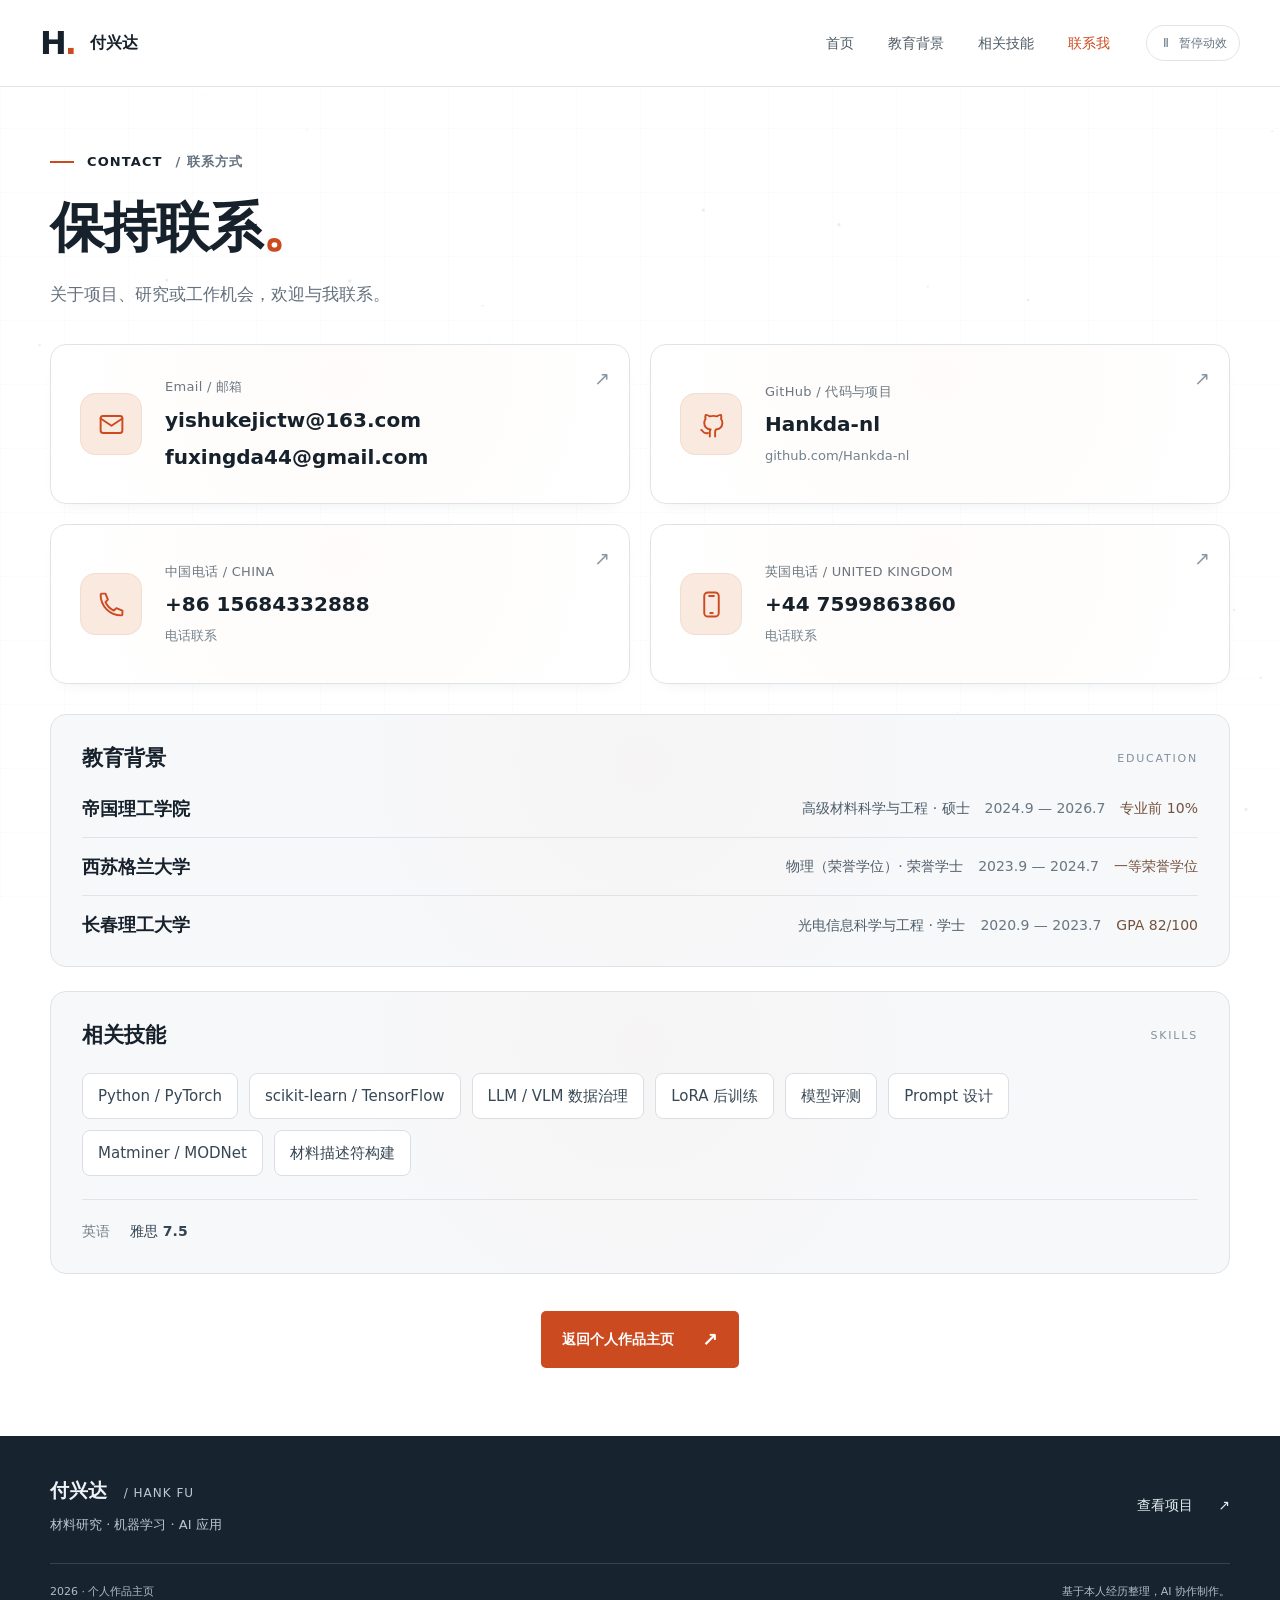
==== contact.html @ 26376de7 "Publish personal portfolio with project animations and personal photographs" ====
<!doctype html>
<html lang="zh-CN">
<head>
  <meta charset="utf-8">
  <meta name="viewport" content="width=device-width, initial-scale=1">
  <meta name="description" content="付兴达的联系方式、教育背景与相关技能。">
  <meta name="theme-color" content="#f5f6f8">
  <meta property="og:title" content="保持联系｜付兴达">
  <meta property="og:description" content="联系方式、教育背景与相关技能。">
  <title>保持联系｜付兴达</title>
  <link rel="icon" href="favicon.svg" type="image/svg+xml">
  <link rel="stylesheet" href="styles.css">
  <link rel="stylesheet" href="technology.css">
  <script src="contact.js" defer></script>
  <script src="effects.js" defer></script>
</head>
<body class="contact-page">
  <canvas class="ambient-scene" id="ambient-scene" aria-hidden="true"></canvas>
  <a class="skip-link" href="#main">跳至主要内容</a>
  <header class="site-header"><div class="nav-wrap">
    <a class="wordmark" href="index.html" aria-label="付兴达，返回首页">H<span class="wordmark-dot">.</span><span class="wordmark-name">付兴达</span></a>
    <nav aria-label="主导航"><a href="index.html">首页</a><a href="#education">教育<span class="nav-extra">背景</span></a><a href="#skills">相关技能</a><a href="#contact" aria-current="page">联系我</a></nav>
    <button class="motion-toggle" id="motion-toggle" type="button" aria-pressed="false"><span class="motion-icon" aria-hidden="true">Ⅱ</span><span class="motion-label">暂停动效</span></button>
  </div></header>
  <div class="reading-progress" aria-hidden="true"><span id="reading-progress"></span></div>
  <main class="shell contact-main" id="main">
    <section id="contact" aria-labelledby="contact-title">
      <div class="contact-heading"><p class="eyebrow"><span class="short-line"></span> CONTACT <span class="muted">/ 联系方式</span></p><h1 id="contact-title">保持联系<span>。</span></h1><p>关于项目、研究或工作机会，欢迎与我联系。</p></div>
      <div class="contact-grid">
        <article class="contact-card"><div class="contact-icon" aria-hidden="true"><svg viewBox="0 0 24 24" fill="none" stroke="currentColor" stroke-width="1.6" stroke-linecap="round" stroke-linejoin="round"><rect x="3" y="5" width="18" height="14" rx="2"/><path d="m3 7 9 6 9-6"/></svg></div><div class="contact-card-copy"><span class="contact-kind">Email / 邮箱</span><a href="mailto:yishukejictw@163.com">yishukejictw@163.com</a><a href="mailto:fuxingda44@gmail.com">fuxingda44@gmail.com</a></div><span class="contact-corner" aria-hidden="true">↗</span></article>
        <a class="contact-card contact-card-link" href="https://github.com/Hankda-nl" target="_blank" rel="noopener noreferrer" aria-label="在新标签页打开 Hankda-nl 的 GitHub"><div class="contact-icon github-icon" aria-hidden="true"><svg viewBox="0 0 24 24" fill="none" stroke="currentColor" stroke-width="1.6" stroke-linecap="round" stroke-linejoin="round"><path d="M9 19c-4 1.2-4-2-5.5-2.5M15 22v-3.8c0-1 .3-1.7.7-2.1 2.5-.3 5.3-1.2 5.3-5.6 0-1.3-.4-2.3-1.1-3.2.1-.4.5-1.6-.1-3.2 0 0-1-.3-3.3 1.2a11.3 11.3 0 0 0-6 0C8.2 3.8 7.2 4.1 7.2 4.1c-.6 1.6-.2 2.8-.1 3.2A4.7 4.7 0 0 0 6 10.5c0 4.4 2.8 5.3 5.3 5.6-.3.3-.7.9-.7 1.8V22"/></svg></div><div class="contact-card-copy"><span class="contact-kind">GitHub / 代码与项目</span><strong>Hankda-nl</strong><span class="contact-secondary">github.com/Hankda-nl</span></div><span class="contact-corner" aria-hidden="true">↗</span></a>
        <a class="contact-card contact-card-link" href="tel:+8615684332888" aria-label="拨打中国电话 +86 15684332888"><div class="contact-icon" aria-hidden="true"><svg viewBox="0 0 24 24" fill="none" stroke="currentColor" stroke-width="1.6" stroke-linecap="round" stroke-linejoin="round"><path d="M7 3H4a1 1 0 0 0-1 1c0 9.4 7.6 17 17 17a1 1 0 0 0 1-1v-3l-5-2-2 2a14 14 0 0 1-7-7l2-2-2-5Z"/></svg></div><div class="contact-card-copy"><span class="contact-kind">中国电话 / CHINA</span><strong>+86 15684332888</strong><span class="contact-secondary">电话联系</span></div><span class="contact-corner" aria-hidden="true">↗</span></a>
        <a class="contact-card contact-card-link" href="tel:+447599863860" aria-label="拨打英国电话 +44 7599863860"><div class="contact-icon" aria-hidden="true"><svg viewBox="0 0 24 24" fill="none" stroke="currentColor" stroke-width="1.6" stroke-linecap="round" stroke-linejoin="round"><rect x="6" y="2" width="12" height="20" rx="3"/><path d="M10 5h4M11 19h2"/></svg></div><div class="contact-card-copy"><span class="contact-kind">英国电话 / UNITED KINGDOM</span><strong>+44 7599863860</strong><span class="contact-secondary">电话联系</span></div><span class="contact-corner" aria-hidden="true">↗</span></a>
      </div>
    </section>
    <section class="profile-panel" id="education" aria-labelledby="education-title"><div class="profile-panel-heading"><h2 id="education-title">教育背景</h2><span>EDUCATION</span></div><div class="education-rows">
      <article><h3>帝国理工学院</h3><div><p>高级材料科学与工程 · 硕士</p><span>2024.9 — 2026.7</span><span>专业前 10%</span></div></article>
      <article><h3>西苏格兰大学</h3><div><p>物理（荣誉学位）· 荣誉学士</p><span>2023.9 — 2024.7</span><span>一等荣誉学位</span></div></article>
      <article><h3>长春理工大学</h3><div><p>光电信息科学与工程 · 学士</p><span>2020.9 — 2023.7</span><span>GPA 82/100</span></div></article>
    </div></section>
    <section class="profile-panel skills-panel" id="skills" aria-labelledby="skills-title"><div class="profile-panel-heading"><h2 id="skills-title">相关技能</h2><span>SKILLS</span></div><div class="profile-skill-tags"><span>Python / PyTorch</span><span>scikit-learn / TensorFlow</span><span>LLM / VLM 数据治理</span><span>LoRA 后训练</span><span>模型评测</span><span>Prompt 设计</span><span>Matminer / MODNet</span><span>材料描述符构建</span></div><div class="language-line"><span>英语</span><strong>雅思 7.5</strong></div></section>
    <div class="contact-back"><a class="button button-primary" href="index.html">返回个人作品主页 <span aria-hidden="true">↗</span></a></div>
  </main>
  <footer class="site-footer"><div class="shell footer-inner"><div><strong>付兴达 <span>/ HANK FU</span></strong><p>材料研究 · 机器学习 · AI 应用</p></div><a href="index.html">查看项目 <span aria-hidden="true">↗</span></a></div><div class="shell footer-bottom"><span>2026 · 个人作品主页</span><span>基于本人经历整理，AI 协作制作。</span></div></footer>
</body>
</html>
---- styles.css ----
@charset "UTF-8";
:root{color-scheme:light;--ink:#16212b;--muted:#64717e;--orange:#cc4a20;--orange-dark:#ad3914;--border:#dfe3e7;--light:#f5f6f8;--white:#fff;--font:Inter,"Noto Sans SC","PingFang SC","Microsoft YaHei",system-ui,sans-serif}
*{box-sizing:border-box}html{scroll-behavior:smooth;scroll-padding-top:100px}body{margin:0;background:#fff;color:var(--ink);font-family:var(--font);font-size:16px;line-height:1.75;-webkit-font-smoothing:antialiased}button,a{-webkit-tap-highlight-color:transparent}button{font:inherit}a{color:inherit;text-decoration:none}button{cursor:pointer}button:focus-visible,a:focus-visible,summary:focus-visible{outline:3px solid #df6236;outline-offset:5px}::selection{background:#ffdac9;color:#16212b}h1,h2,h3,h4,p{margin:0}h1,h2,h3,h4{line-height:1.4}button[hidden],[hidden]{display:none!important}.shell{width:min(1180px,calc(100% - 80px));margin-inline:auto}.muted{color:var(--muted)}.skip-link{position:fixed;left:20px;top:-100px;background:#fff;padding:12px;z-index:20}.skip-link:focus{top:20px}.site-header{position:sticky;top:0;z-index:10;background:rgba(255,255,255,.96);border-bottom:1px solid var(--border);backdrop-filter:blur(16px)}.nav-wrap{width:min(1320px,calc(100% - 80px));margin:auto;min-height:86px;display:flex;align-items:center;gap:36px}.wordmark{display:flex;align-items:center;font-size:32px;font-weight:850;letter-spacing:-2px;line-height:1}.wordmark-dot{color:var(--orange)}.wordmark-name{font-size:16px;letter-spacing:0;margin-left:15px;font-weight:650}.site-header nav{display:flex;gap:34px;margin-left:auto}.site-header nav a{font-size:14px;font-weight:550;color:#4e5b66;position:relative}.site-header nav a:hover{color:var(--orange)}.nav-note{font-size:12px;letter-spacing:1px;border-left:1px solid var(--border);padding-left:26px;line-height:1.7}.nav-note span{color:#76808a}.hero{display:grid;grid-template-columns:1.38fr 1fr;gap:64px;align-items:center;padding-block:88px 92px}.eyebrow{display:flex;align-items:center;gap:13px;font-size:13px;font-weight:650;letter-spacing:1.1px}.short-line{height:2px;width:24px;background:var(--orange)}.hero h1{font-size:clamp(42px,4.25vw,62px);font-weight:750;line-height:1.35;letter-spacing:-1.8px;margin-top:27px}.hero h1>span{color:var(--orange)}.hero-intro{font-size:16px;line-height:1.95;color:#5b6874;margin-top:24px}.hero-actions{display:flex;align-items:center;gap:15px;margin-top:32px}.button{display:inline-flex;align-items:center;justify-content:center;gap:28px;padding:12px 21px;font-size:14px;font-weight:600;border-radius:5px;min-height:49px;transition:background .18s,transform .18s}.button-primary{background:var(--orange);color:#fff}.button-primary:hover{background:var(--orange-dark);transform:translateY(-2px)}.button-plain{color:#344453}.button-plain:hover{background:var(--light)}.button span{font-size:19px}.education-line{margin-top:39px;display:flex;flex-wrap:wrap;font-size:12px;color:var(--muted);gap:6px 12px}.education-line span+span{border-left:1px solid #cdd2d8;padding-left:12px}.hero-window{background:#182530;color:#fff;border-radius:9px;box-shadow:0 26px 54px -26px #36445155;transform:rotate(1.4deg);overflow:hidden}.window-top{display:flex;justify-content:space-between;gap:10px;padding:18px 26px;border-bottom:1px solid #35414c;font-size:11px;letter-spacing:1.5px;color:#c0c8d0}.window-index{color:#fba785}.window-body{padding:29px 30px 22px}.window-label{font-size:12px;color:#c4ced7}.window-body h2{font-size:34px;line-height:1.45;margin-top:13px;letter-spacing:1px;font-weight:650}.window-body h2 em{font-style:normal;color:#ffa782}.mini-message{font-size:14px;line-height:1.8;background:#253540;border:1px solid #3b4a56;border-radius:5px;margin-top:24px;padding:14px 15px;color:#f0f2f5}.mini-process{display:flex;align-items:center;gap:14px;color:#c6d0d9;font-size:12px;margin:18px 4px}.process-line{height:1px;background:#4b5b67;flex:1}.mini-result{display:grid;grid-template-columns:1fr 1.3fr;background:#eef2f5;color:#172630;border-radius:4px;padding:14px 18px;gap:18px}.mini-result div{display:flex;flex-direction:column;gap:4px}.mini-result div+div{border-left:1px solid #c9d1d8;padding-left:20px}.mini-result span{font-size:11px;color:#65727b}.mini-result strong{font-size:20px;font-weight:650}.window-footnote{margin-top:15px;color:#b3bec8;font-size:11px}.discipline-strip{background:var(--light);border-block:1px solid #e5e8ec}.strip-inner{display:flex;align-items:center;justify-content:space-between;padding-block:21px;color:#63707c;font-size:14px;letter-spacing:1.5px}.strip-inner i{font-style:normal;color:#b9c1c8}.section{padding-block:84px}.section-heading{display:flex;justify-content:space-between;align-items:flex-end;gap:24px;margin-bottom:36px}.section-heading h2{font-size:30px;letter-spacing:-.5px;font-weight:700;margin-top:14px}.section-note{font-size:13px;color:var(--muted);padding-bottom:3px;white-space:nowrap}.case-layout{display:grid;grid-template-columns:1fr 1.24fr;gap:75px}.pill{display:inline-flex;background:#f2f3f5;color:#53616d;border:1px solid #e7e9ec;padding:4px 10px;font-size:12px;border-radius:4px}.case-summary h3{font-size:27px;margin:18px 0 15px}.case-summary p{color:#586774;margin-bottom:17px}.text-link{display:inline-flex;gap:24px;color:var(--orange);font-size:14px;font-weight:600;margin-top:9px}.text-link:hover{text-decoration:underline}.contribution-list article{display:flex;gap:24px;padding:0 0 23px;margin-bottom:24px;border-bottom:1px solid var(--border)}.contribution-list article:last-child{margin-bottom:0;padding-bottom:0;border:0}.step-number{font-size:13px;font-weight:650;color:var(--orange);padding-top:4px}.contribution-list h4{font-size:18px;font-weight:650;margin-bottom:7px}.contribution-list p{font-size:15px;color:#63717d;line-height:1.8}.small-label{display:block;font-size:12px;color:#77838d;margin-top:9px}.project-detail{margin-top:35px;border:1px solid var(--border);border-radius:5px}.project-detail summary{cursor:pointer;padding:18px 22px;display:flex;align-items:center;justify-content:space-between;font-size:14px;list-style:none;font-weight:550}.project-detail summary::-webkit-details-marker{display:none}.detail-symbol{font-size:23px;line-height:1;color:#7e8994}.project-detail[open] .detail-symbol{transform:rotate(45deg)}.detail-content{padding:0 22px 21px;display:grid;grid-template-columns:1fr 1fr;gap:30px}.detail-content p{font-size:14px;color:var(--muted)}.demo-section{background:#f3f5f7;padding-block:80px;border-block:1px solid #e4e8eb}.demo-section .section-heading{margin-bottom:14px}.demo-badge{font-size:12px;color:var(--orange);background:#fff1e9;padding:5px 12px;border:1px solid #f1d6c8;border-radius:4px;white-space:nowrap}.section-intro{font-size:15px;color:var(--muted)}.scenario-switch{display:flex;flex-wrap:wrap;gap:9px;margin:27px 0 19px}.scenario-button{border:1px solid #d7dde3;background:#fff;color:#53606d;padding:10px 19px;border-radius:5px;font-size:14px;min-height:46px;display:flex;gap:13px;align-items:center;font-weight:550;transition:background .15s,color .15s}.scenario-button>span{font-size:12px;opacity:.65}.scenario-button.active{background:#1c2b38;border-color:#1c2b38;color:#fff}.scenario-button:hover:not(.active){border-color:#8796a2}.demo-workspace{display:grid;grid-template-columns:1fr 1fr;min-height:395px;border:1px solid #d8dfe5;border-radius:7px;background:#fff;overflow:hidden;box-shadow:0 10px 24px -18px #40526644}.input-panel,.output-panel{padding:26px 28px}.input-panel{border-right:1px solid var(--border);display:flex;flex-direction:column}.panel-heading{display:flex;justify-content:space-between;align-items:center;gap:15px;font-size:14px;font-weight:650;margin-bottom:23px}.panel-meta{font-size:11px;color:#77848e;letter-spacing:1.5px;font-weight:450}.source-message{background:#f4f6f8;border:1px solid #e7ebef;padding:22px;border-radius:5px;font-size:17px;line-height:2.2;overflow-wrap:anywhere;min-height:126px}.source-message mark{background:transparent;color:inherit;padding:3px 1px;border-radius:3px;transition:background .18s,color .18s}.source-message mark.highlighted{background:#ffd7c1;color:#81340e;box-shadow:0 0 0 1px #f2b795}.scenario-insight{display:flex;gap:11px;margin-top:22px;align-items:flex-start}.insight-marker{border:1px solid #8c99a4;border-radius:50%;width:17px;height:17px;min-width:17px;line-height:16px;text-align:center;font-size:11px;color:#6d7c87;margin-top:4px}.scenario-insight p{font-size:14px;line-height:1.8;color:#63717d}.source-legend{display:flex;align-items:center;gap:8px;font-size:12px;color:#71808b;margin-top:auto;padding-top:22px}.source-legend span{width:11px;height:11px;background:#ffd7c1;border:1px solid #f2b795;border-radius:2px}.output-status{background:#edf2ef;color:#436651;padding:3px 8px;border-radius:3px;font-size:12px;font-weight:500}.output-status.warning{background:#fff0e1;color:#8d5419}.field-results{display:flex;flex-direction:column;gap:5px}.field-row{display:flex;align-items:center;text-align:left;gap:14px;padding:12px 13px;border:1px solid transparent;border-radius:4px;background:#fff;min-height:52px;color:#253542;width:100%}.field-row:hover{background:#f6f7f9}.field-row.selected{background:#fff6f0;border-color:#edc5ac}.field-name{font-size:14px;color:#6a7884;min-width:73px}.field-value{font-size:15px;font-weight:600;margin-left:auto;text-align:right;overflow-wrap:anywhere}.field-row.missing .field-value{color:#a25220;font-weight:550;font-size:14px}.field-explanation{font-size:12px;line-height:1.9;color:#6a7885;border-top:1px solid #e2e7eb;margin-top:17px;padding-top:13px;min-height:62px}.instruction-switch{display:flex;gap:8px;margin:-8px 0 15px}.instruction-switch button{font-size:12px;border:1px solid #dce2e6;padding:4px 11px;background:#fff;border-radius:3px;color:#54636e;min-height:32px}.instruction-switch button[aria-pressed=true]{background:#eaf0f5;border-color:#a9bdce;color:#263e50}.demo-disclosure{font-size:12px;color:#71808c;margin-top:17px}.research-grid{display:grid;grid-template-columns:1fr 1fr;gap:26px}.research-card{border:1px solid var(--border);border-radius:6px;padding:31px 30px 25px}.research-card-top{display:flex;justify-content:space-between;align-items:center}.research-code{color:#83909b;font-size:11px;letter-spacing:1px}.research-card h3{font-size:23px;margin-top:22px}.research-lead{color:#647380;font-size:15px;margin-top:9px}.research-card dl{margin:25px 0}.research-card dl>div{display:grid;grid-template-columns:76px 1fr;gap:17px;margin-bottom:19px}.research-card dt{font-size:13px;color:#384956;font-weight:600;padding-top:2px}.research-card dd{font-size:14px;line-height:1.85;color:#657480;margin:0}.tag-row{display:flex;gap:10px;flex-wrap:wrap;border-top:1px solid #e3e7eb;padding-top:19px}.tag-row span{font-size:12px;color:#536677;background:#f2f5f8;padding:3px 8px;border-radius:3px}.approach-section{border-top:1px solid var(--border);padding-block:65px 85px;display:grid;grid-template-columns:1fr 1fr;gap:80px}.approach-title h2{font-size:34px;line-height:1.55;margin-top:16px}.approach-title p:last-child{color:#677683;font-size:15px;margin-top:17px}.approach-steps{padding-top:15px}.approach-steps article{display:flex;gap:25px;padding-bottom:22px;margin-bottom:22px;border-bottom:1px solid var(--border)}.approach-steps article:last-child{border:0;margin-bottom:0}.approach-steps article>span{font-size:12px;color:var(--orange);padding-top:5px}.approach-steps h3{font-size:17px;margin-bottom:7px}.approach-steps p{font-size:14px;color:#647380}.site-footer{background:#17242f;color:#f0f3f6;padding:38px 0 20px}.footer-inner{display:flex;justify-content:space-between;align-items:center;padding-bottom:26px}.footer-inner strong{font-size:19px}.footer-inner strong span{font-size:12px;color:#bec9d2;font-weight:400;margin-left:10px;letter-spacing:1px}.footer-inner p{font-size:13px;color:#bac6cf;margin-top:7px}.footer-inner a{font-size:14px;color:#e5ecf2;display:flex;gap:25px}.footer-inner a:hover{color:#ffad89}.footer-bottom{border-top:1px solid #364450;padding-top:18px;display:flex;justify-content:space-between;gap:12px;font-size:11px;color:#afbdc8}
@media(min-width:1500px){.hero{padding-block:105px}.hero-window{max-width:460px}.hero h1{font-size:62px}}
@media(max-width:1050px){.shell{width:calc(100% - 56px)}.nav-wrap{width:calc(100% - 56px)}.nav-note{display:none}.hero{gap:32px;padding-block:65px}.hero h1{font-size:43px}.hero-intro{font-size:15px}.desktop-break{display:none}.window-body{padding:25px}.window-body h2{font-size:29px}.case-layout{gap:40px}.section-heading{align-items:flex-start;flex-direction:column;gap:12px}.section-heading h2{font-size:28px}.research-card{padding:26px 22px}.input-panel,.output-panel{padding:23px}.approach-section{gap:45px}.education-line{line-height:1.7}}
@media(max-width:700px){html{scroll-padding-top:88px}.shell,.nav-wrap{width:calc(100% - 36px)}.nav-wrap{min-height:72px;gap:14px}.wordmark{font-size:29px}.wordmark-name{font-size:14px;margin-left:8px}.site-header nav{gap:15px}.site-header nav a{font-size:12px}.hero{grid-template-columns:1fr;gap:34px;padding-block:47px 42px}.hero h1{font-size:43px;line-height:1.4;letter-spacing:-1px;margin-top:21px}.hero-intro{font-size:16px;line-height:1.85;margin-top:18px}.eyebrow{font-size:12px;gap:10px}.hero-actions{gap:3px;margin-top:25px}.button{font-size:14px;padding:11px 17px;gap:17px}.education-line{margin-top:26px;font-size:12px;gap:6px 10px}.education-line span+span{padding-left:10px}.hero-window{transform:none}.window-body{padding:23px 24px 19px}.window-body h2{font-size:28px;line-height:1.5;margin-top:10px}.window-body h2 br{display:none}.window-body h2 br:after{content:" "}.window-label{font-size:12px}.mini-message{margin-top:19px}.window-top{padding:14px 23px}.mini-result strong{font-size:19px}.strip-inner{font-size:12px;letter-spacing:0;padding-block:18px}.section{padding-block:53px}.section-heading{margin-bottom:26px}.section-heading h2{font-size:26px;line-height:1.5;margin-top:11px}.section-note{white-space:normal;font-size:12px}.case-layout{grid-template-columns:1fr;gap:31px}.case-summary h3{font-size:25px}.case-summary p{font-size:16px}.contribution-list article{gap:18px}.contribution-list p{font-size:15px}.project-detail{margin-top:29px}.project-detail summary{padding:16px;gap:20px;font-size:14px}.detail-content{grid-template-columns:1fr;gap:13px;padding:0 16px 18px}.demo-section{padding-block:51px}.demo-section .section-heading{gap:15px}.section-intro{font-size:15px}.scenario-switch{gap:7px;margin-top:22px}.scenario-button{flex:1;padding:10px 6px;font-size:13px;gap:6px;justify-content:center}.scenario-button>span{display:none}.demo-workspace{grid-template-columns:1fr}.input-panel{border-right:0;border-bottom:1px solid var(--border)}.input-panel,.output-panel{padding:21px 19px}.panel-heading{margin-bottom:17px}.source-message{font-size:17px;padding:18px;min-height:110px}.scenario-insight{margin-top:17px}.source-legend{padding-top:18px}.field-name{min-width:64px}.field-row{padding:11px 10px}.field-explanation{min-height:0}.demo-disclosure{font-size:12px;line-height:1.9}.research-grid{grid-template-columns:1fr;gap:19px}.research-card{padding:25px 21px}.research-card h3{font-size:23px}.research-card dd{font-size:15px}.research-card dl>div{grid-template-columns:66px 1fr;gap:12px}.research-card dt{font-size:13px}.approach-section{grid-template-columns:1fr;gap:24px;padding-block:44px 50px}.approach-title h2{font-size:29px}.approach-title h2 br{display:none}.approach-title p:last-child br{display:none}.approach-steps{padding-top:4px}.footer-inner{align-items:flex-start;gap:20px}.footer-inner strong{font-size:18px}.footer-inner strong span{display:block;margin:5px 0 0}.footer-inner a{font-size:13px;gap:10px;white-space:nowrap}.footer-inner p{font-size:12px}.footer-bottom{flex-direction:column;gap:4px}.site-footer{padding-top:28px}}
@media(max-width:370px){.hero h1{font-size:37px}.site-header nav{gap:10px}.wordmark-name{display:none}.scenario-button{font-size:12px}.button{padding-inline:13px;gap:12px}.strip-inner{font-size:11px}.window-body h2{font-size:25px}}
@media(prefers-reduced-motion:reduce){html{scroll-behavior:auto}*,*:before,*:after{transition:none!important;animation:none!important}.button-primary:hover{transform:none}}
@media print{.site-header,.hero-window,.hero-actions,.demo-section,.project-detail,.footer-inner>a{display:none}.shell{width:100%}.hero,.case-layout,.approach-section{display:block;padding:20px 0}.hero h1{font-size:32px}.section{padding:25px 0}.research-card{break-inside:avoid}.section-heading h2{font-size:23px}.contribution-list{margin-top:20px}.site-footer{background:white;color:#17242f}.site-footer *{color:#17242f!important}.discipline-strip{background:#fff}.research-grid{gap:15px}.footer-bottom{border-color:#ccc}}

/* Portrait, richer project stories and controllable motion. */
.motion-toggle{display:flex;align-items:center;justify-content:center;gap:8px;border:1px solid #dfe4e8;background:#fff;color:#657582;border-radius:30px;min-height:36px;padding:5px 12px;white-space:nowrap;font-size:12px}.motion-toggle:hover{border-color:#8e9daa;color:#243947}.motion-icon{font-size:12px;letter-spacing:-2px;min-width:12px}.reading-progress{height:3px;position:fixed;top:85px;left:0;right:0;z-index:11;pointer-events:none}.reading-progress span{display:block;width:100%;height:100%;background:var(--orange);transform:scaleX(0);transform-origin:left;will-change:transform}.hero{grid-template-columns:1.25fr 1fr;gap:78px;padding-block:73px 76px}.hero-domains{display:flex;gap:8px;flex-wrap:wrap;margin-top:22px}.hero-domains span{font-size:12px;color:#5b6e7b;background:#f2f5f7;border:1px solid #e5eaf0;border-radius:30px;padding:3px 12px}.hero-actions{margin-top:27px}.education-line{margin-top:28px}.portrait-stage{position:relative;perspective:1000px;padding:12px 12px 27px 0;max-width:480px}.portrait-outline{position:absolute;inset:0 0 14px 14px;border:1px solid #cdd6de;border-radius:8px;transform:rotate(3deg);pointer-events:none}.portrait-card{position:relative;margin:0;aspect-ratio:4/4.85;background:#182530;overflow:hidden;border-radius:6px;box-shadow:0 25px 60px -27px #14232c88;transform:rotate(-1.7deg) rotateX(var(--portrait-x,0deg)) rotateY(var(--portrait-y,0deg));transition:transform .45s ease;will-change:transform}.portrait-card img{display:block;width:100%;height:100%;object-fit:cover;object-position:48% 30%;animation:portrait-breathe 14s ease-in-out infinite alternate;transform-origin:50% 35%}.portrait-card:after{content:"";position:absolute;inset:0;background:linear-gradient(180deg,transparent 60%,#091b2abc 100%);pointer-events:none}.portrait-card figcaption{position:absolute;bottom:25px;left:28px;color:#fff;z-index:1;display:flex;flex-direction:column;gap:7px}.portrait-card figcaption>span{font-size:11px;letter-spacing:2px;color:#d5dce0}.portrait-card figcaption strong{font-size:24px;font-weight:650}.portrait-card figcaption small{font-size:12px;letter-spacing:1px;margin-left:10px;font-weight:400}.portrait-label{position:absolute;z-index:2;bottom:0;right:-13px;display:flex;gap:14px;align-items:center;background:#fff;padding:17px 23px;box-shadow:0 10px 35px -15px #24384666;border:1px solid #e1e6ec;border-radius:5px;animation:label-float 7s ease-in-out infinite}.portrait-label-line{width:3px;height:35px;background:var(--orange)}.portrait-label div{display:flex;flex-direction:column;gap:4px}.portrait-label div>span{font-size:11px;color:#6e7f8b;letter-spacing:1px}.portrait-label strong{font-size:16px;font-weight:650}.hero-copy>*{animation:enter-up .7s ease both}.hero-copy>:nth-child(2){animation-delay:.08s}.hero-copy>:nth-child(3){animation-delay:.16s}.hero-copy>:nth-child(4){animation-delay:.24s}.hero-copy>:nth-child(5){animation-delay:.32s}.hero-copy>:nth-child(6){animation-delay:.4s}.portrait-stage{animation:enter-up .9s .12s both}.about-section{padding-block:73px;display:grid;grid-template-columns:1fr 1fr;gap:90px;border-bottom:1px solid var(--border)}.about-intro h2{font-size:30px;line-height:1.55;margin:17px 0 21px}.about-intro>p:not(.eyebrow){color:#637380;margin-top:14px;font-size:16px}.education-timeline{padding-left:23px;margin-left:10px;border-left:1px solid #d9e0e6}.education-timeline article{position:relative;padding-left:13px;margin-bottom:27px}.education-timeline article:last-child{margin-bottom:0}.education-marker{position:absolute;left:-29px;top:8px;width:11px;height:11px;background:#fff;border:2px solid var(--orange);border-radius:50%}.education-type{font-size:12px;color:var(--orange)}.education-timeline h3{font-size:20px;font-weight:650;margin-top:5px}.education-timeline p{font-size:14px;color:#6c7b86;line-height:1.85;margin-top:8px}.education-timeline .school-english{font-size:12px;margin-top:2px;color:#74838f}.decisions-grid{display:grid;grid-template-columns:repeat(3,1fr);gap:16px;margin-top:20px;align-items:start}.decision-card{border:1px solid #dde4e9;border-radius:5px;background:#f8fafb;transition:border-color .2s,transform .2s}.decision-card:hover{border-color:#a4b6c4;transform:translateY(-3px)}.decision-card summary{list-style:none;padding:21px 20px;cursor:pointer;display:flex;flex-direction:column;gap:10px}.decision-card summary::-webkit-details-marker{display:none}.decision-card summary>span:first-child{font-size:12px;color:var(--orange)}.decision-card strong{font-size:17px;line-height:1.7;font-weight:600}.decision-open{font-size:12px;color:#738491;margin-top:6px;display:flex;justify-content:space-between}.decision-open>span{font-size:17px;line-height:1}.decision-card[open] .decision-open>span{transform:rotate(45deg)}.decision-card>p{font-size:14px;line-height:1.9;color:#637583;padding:0 20px 22px}.decision-card[open]>p,.research-detail[open]>p{animation:detail-in .35s ease}.walkthrough-bar{display:flex;flex-direction:column;gap:23px;padding:22px 23px 17px;background:#e9eef2;border:1px solid #dce3e9;border-radius:6px 6px 0 0}.walkthrough-controls{display:flex;gap:18px;align-items:center}.walkthrough-play{background:#213644;border:1px solid #213644;border-radius:4px;color:#fff;padding:7px 14px;font-size:13px;display:flex;gap:10px;align-items:center;min-height:39px}.walkthrough-play:hover{background:#314c60}.walkthrough-play span{font-size:11px}.walkthrough-reset{background:transparent;border:0;color:#607483;font-size:13px;min-height:36px;text-decoration:underline;text-underline-offset:4px}.walkthrough-steps{display:flex;align-items:center;gap:13px;max-width:810px}.walkthrough-steps button{border:0;background:transparent;padding:4px 0;display:flex;align-items:center;gap:9px;font-size:13px;white-space:nowrap;color:#6d7f8c;min-height:36px}.walkthrough-steps button>span{width:24px;height:24px;display:flex;justify-content:center;align-items:center;border:1px solid #bfcdd7;border-radius:50%;background:#f6f8fa;font-size:11px}.walkthrough-steps button.active{color:#983e19;font-weight:650}.walkthrough-steps button.active>span{background:#cd4e23;border-color:#cd4e23;color:white;box-shadow:0 0 0 4px #eecbb93f}.walkthrough-steps button.completed>span{border-color:#7e98ab;background:#dce7ee;color:#314e62}.walkthrough-steps i{flex:1;height:1px;background:#c4d0d9;min-width:16px}.walkthrough-description{background:#e9eef2;border:1px solid #dce3e9;border-top:0;border-radius:0 0 6px 6px;margin:0 0 18px;padding:0 23px 19px;font-size:14px;line-height:1.9;color:#5b7180;min-height:48px}.demo-workspace{transition:box-shadow .35s}.demo-workspace[data-stage="0"] .source-message{box-shadow:0 0 0 2px #a4b9c966}.demo-workspace[data-stage="1"] .source-message{box-shadow:0 0 0 2px #a4b9c966}.demo-workspace[data-stage="2"] .field-results{animation:detail-in .45s ease}.demo-workspace[data-stage="3"] .output-status{box-shadow:0 0 0 3px #91ae9d44}.demo-workspace[data-stage="3"] .output-status.warning{box-shadow:0 0 0 3px #d9ab7344}.research-card{display:flex;flex-direction:column;transition:transform .25s,box-shadow .25s,border-color .25s}.research-card:hover{transform:translateY(-5px);border-color:#aebecb;box-shadow:0 16px 35px -27px #223e5799}.research-card dl{flex:1}.research-detail{border-top:1px solid #e1e7ec}.research-detail summary{list-style:none;cursor:pointer;display:flex;justify-content:space-between;align-items:center;gap:10px;padding:15px 0;font-size:13px;color:var(--orange);min-height:45px}.research-detail summary::-webkit-details-marker{display:none}.research-detail summary>span{font-size:18px;line-height:1}.research-detail[open] summary>span{transform:rotate(45deg)}.research-detail p{font-size:14px;line-height:1.85;color:#637785;padding-bottom:19px}.research-card .tag-row{padding-top:16px}.reveal-visible{animation:enter-up .65s ease both;animation-delay:var(--reveal-delay,0ms)}.motion-paused *{animation:none!important;transition:none!important}.motion-paused .portrait-card{transform:rotate(-1.7deg)}.motion-paused .hero-copy>*,.motion-paused .portrait-stage,.motion-paused .reveal-visible{opacity:1}.site-header nav a[aria-current="location"]{color:var(--orange)}
@keyframes portrait-breathe{from{transform:scale(1)}to{transform:scale(1.045)}}
@keyframes label-float{0%,100%{transform:translateY(0)}50%{transform:translateY(-7px)}}
@keyframes enter-up{from{opacity:0;transform:translateY(22px)}to{opacity:1;transform:translateY(0)}}
@keyframes detail-in{from{opacity:0;transform:translateY(5px)}to{opacity:1;transform:translateY(0)}}
@media(max-width:1050px){.hero{gap:45px;padding-block:60px}.portrait-stage{padding-bottom:24px}.portrait-label{right:-7px;padding:14px 18px}.portrait-label strong{font-size:14px}.about-section{gap:45px;padding-block:60px}.decisions-grid{gap:12px}.decision-card summary{padding:19px 15px}.decision-card strong{font-size:16px}.decision-card>p{padding:0 15px 20px}}
@media(max-width:700px){.reading-progress{top:71px}.hero{grid-template-columns:1fr;gap:29px;padding-block:41px 39px}.hero h1{font-size:43px}.hero-domains{margin-top:17px}.hero-actions{margin-top:24px}.education-line{margin-top:23px}.motion-label{display:none}.motion-toggle{width:32px;min-width:32px;min-height:32px;padding:0}.nav-wrap{gap:12px}.site-header nav{gap:13px}.portrait-stage{width:100%;max-width:440px;margin-inline:auto;padding:5px 10px 23px 0}.portrait-card{aspect-ratio:1/1.06}.portrait-card img{object-position:50% 25%}.portrait-label{right:0;bottom:0;padding:13px 19px}.portrait-label strong{font-size:15px}.portrait-card figcaption{bottom:23px;left:23px}.portrait-card figcaption strong{font-size:23px}.portrait-outline{inset:0 0 14px 9px}.about-section{grid-template-columns:1fr;gap:33px;padding-block:46px}.about-intro h2{font-size:28px;margin-bottom:15px}.about-intro>p:not(.eyebrow){font-size:16px}.education-timeline{margin-left:5px;padding-left:22px}.education-timeline article{padding-left:11px}.education-timeline p{font-size:15px}.education-type{font-size:12px}.education-timeline .school-english{font-size:12px}.education-marker{left:-28px}.decisions-grid{grid-template-columns:1fr;gap:12px;margin-top:18px}.decision-card summary{padding:19px;gap:6px}.decision-card strong{font-size:17px}.decision-open{margin-top:7px}.decision-card>p{padding:0 19px 20px;font-size:15px}.walkthrough-bar{padding:18px 16px 12px;gap:19px}.walkthrough-steps{display:grid;grid-template-columns:1fr 1fr;gap:8px 10px}.walkthrough-steps i{display:none}.walkthrough-steps button{font-size:13px;gap:8px}.walkthrough-description{font-size:14px;padding:0 16px 16px;min-height:70px}.walkthrough-play{min-height:40px}.research-detail summary{font-size:14px}.research-detail p{font-size:15px}.research-card:hover,.decision-card:hover{transform:none}.hero-copy>*{animation-duration:.55s}}
@media(max-width:540px){.wordmark-name{display:none}.site-header nav{gap:15px}}
@media(max-width:370px){.hero h1{font-size:37px}.site-header nav{gap:12px}.nav-wrap{gap:10px}.portrait-card figcaption strong{font-size:21px}.portrait-label{padding:12px 14px}.portrait-label strong{font-size:14px}.about-intro h2{font-size:26px}}
@media(prefers-reduced-motion:reduce){.portrait-card{transform:none}.hero-copy>*,.portrait-stage,.reveal-visible{animation:none!important;opacity:1;transform:none}.research-card:hover,.decision-card:hover{transform:none}}
@media print{.reading-progress,.portrait-stage,.motion-toggle,.decisions-grid,.research-detail{display:none}.about-section{display:block;padding:20px 0}.education-timeline{margin:20px 0}.hero-copy>*{animation:none}.research-grid{grid-template-columns:1fr 1fr}}
---- technology.css ----
/* Shared motion and contact-page styling, using the original light palette. */
:root{color-scheme:light;--ease:cubic-bezier(.22,1,.36,1)}
@view-transition{navigation:auto}
::view-transition-old(root){animation:route-out .18s ease both}
::view-transition-new(root){animation:route-in .38s var(--ease) both}
body:before{content:"";position:fixed;inset:0;pointer-events:none;z-index:0;background-image:linear-gradient(#53677b05 1px,transparent 1px),linear-gradient(90deg,#53677b05 1px,transparent 1px);background-size:64px 64px}
.ambient-scene{position:fixed;inset:0;pointer-events:none;z-index:0;opacity:.32;width:100%;height:100%}
main,.site-footer,.discipline-strip{position:relative;z-index:1}
.site-header nav a[aria-current]{color:var(--orange)}
.reading-progress span{background:linear-gradient(90deg,#bb431d,#ed9a70);box-shadow:0 0 10px #d7774633}
.hero h1>span{color:var(--orange);background:linear-gradient(110deg,#bd431b,#d76936 48%,#c44a20);background-size:200% auto;background-clip:text;-webkit-background-clip:text;-webkit-text-fill-color:transparent;animation:headline-shimmer 10s linear infinite}
.button{transition:transform .35s var(--ease),background .3s,box-shadow .3s}
.decision-card,.research-card,.contact-card,.profile-panel{background-image:radial-gradient(420px circle at var(--spot-x,50%) var(--spot-y,20%),#df8e5008,transparent 70%);transition:transform .5s var(--ease),border-color .4s,box-shadow .4s}
.decision-card:hover,.research-card:hover,.contact-card:hover{border-color:#c4b4a8;box-shadow:0 20px 42px -29px #6b473b3d;transform:translateY(-5px)}
.footer-links{display:flex;gap:35px}
.reveal-visible{animation-duration:.85s;animation-timing-function:var(--ease);animation-fill-mode:backwards}
.contact-main{padding-block:64px 68px}
.contact-heading{margin-bottom:35px;animation:enter-up .7s var(--ease) both}
.contact-heading h1{font-size:54px;letter-spacing:-1px;line-height:1.35;margin-top:18px;color:var(--ink)}
.contact-heading h1>span{color:var(--orange)}
.contact-heading>p:last-child{font-size:17px;color:var(--muted);margin-top:15px}
.contact-grid{display:grid;grid-template-columns:1fr 1fr;gap:20px;margin-bottom:30px}
.contact-card{display:flex;align-items:center;gap:23px;position:relative;border:1px solid #dfe3e7;border-radius:16px;padding:27px 29px;min-height:160px;min-width:0;background-color:#fff;box-shadow:0 7px 20px -15px #25344333}
.contact-icon{width:62px;min-width:62px;height:62px;display:flex;align-items:center;justify-content:center;border-radius:15px;color:var(--orange);background:#fae9df;border:1px solid #f3ddd0}
.contact-icon svg{width:29px;height:29px}
.contact-card-copy{min-width:0;display:flex;flex-direction:column;align-items:flex-start;gap:5px}
.contact-kind{font-size:13px;color:#6b7680;letter-spacing:.3px}
.contact-card-copy>a,.contact-card-copy>strong{font-size:20px;font-weight:550;line-height:1.6;color:var(--ink);overflow-wrap:anywhere;word-break:normal}
.contact-card-copy>a:hover{color:var(--orange);text-decoration:underline;text-underline-offset:5px}
.contact-secondary{font-size:13px;color:#71808c}
.contact-corner{position:absolute;right:19px;top:17px;font-size:19px;color:#8a98a4;transition:transform .4s var(--ease),color .3s}
.contact-card:hover .contact-corner{transform:translate(2px,-2px);color:var(--orange)}
.profile-panel{border:1px solid #dfe3e7;border-radius:16px;padding:29px 31px;margin-top:24px;background-color:#f7f8fa}
.profile-panel-heading{display:flex;justify-content:space-between;align-items:center;gap:20px;margin-bottom:22px}
.profile-panel-heading h2{font-size:21px;font-weight:650}
.profile-panel-heading>span{font-size:11px;letter-spacing:1.8px;color:#82909c}
.education-rows article{display:grid;grid-template-columns:1fr 2.45fr;align-items:center;gap:20px;padding:16px 0;border-bottom:1px solid #dfe4e9}
.education-rows article:first-child{padding-top:0}
.education-rows article:last-child{border:0;padding-bottom:0}
.education-rows h3{font-size:18px;font-weight:600}
.education-rows article>div{display:flex;flex-wrap:wrap;justify-content:flex-end;align-items:center;gap:5px 15px;text-align:right;color:#697783;font-size:14px}
.education-rows article>div>p{color:#4c5c69}
.education-rows article>div>span{white-space:nowrap}
.education-rows article>div>span:last-child{color:#74533e}
.profile-skill-tags{display:flex;gap:11px;flex-wrap:wrap}
.profile-skill-tags>span{border:1px solid #d9dfe5;background:#fff;color:#374754;border-radius:8px;padding:9px 15px;font-size:15px;transition:background .25s,transform .35s var(--ease),border-color .25s}
.profile-skill-tags>span:hover{background:#fff4ed;border-color:#d6aa8f;transform:translateY(-3px)}
.language-line{display:flex;gap:20px;align-items:center;font-size:14px;border-top:1px solid #dfe4e9;padding-top:19px;margin-top:23px}
.language-line>span{color:#71808b}
.language-line strong{font-weight:550;color:#344653}
.contact-back{display:flex;justify-content:center;margin-top:37px}
@keyframes headline-shimmer{to{background-position:200% center}}
@keyframes route-out{to{opacity:0;transform:translateY(-6px)}}
@keyframes route-in{from{opacity:0;transform:translateY(9px)}to{opacity:1;transform:translateY(0)}}
@media(max-width:1050px){.contact-card{padding:24px;gap:18px}.contact-card-copy>a,.contact-card-copy>strong{font-size:18px}.contact-icon{width:52px;height:52px;min-width:52px}.education-rows article{grid-template-columns:1fr 2.2fr}.education-rows article>div{font-size:13px;gap:3px 12px}}
@media(max-width:700px){.nav-extra{display:none}.site-header nav{gap:14px}.site-header nav a{font-size:12px}.contact-main{padding-block:39px 45px}.contact-heading{margin-bottom:26px}.contact-heading h1{font-size:42px;margin-top:14px}.contact-heading>p:last-child{font-size:16px;line-height:1.85}.contact-grid{grid-template-columns:1fr;gap:13px;margin-bottom:23px}.contact-card{border-radius:12px;padding:22px 20px;min-height:126px;gap:17px}.contact-card-copy>a,.contact-card-copy>strong{font-size:18px;line-height:1.65}.contact-card-copy{gap:3px}.contact-icon{width:51px;min-width:51px;height:51px;border-radius:12px}.contact-icon svg{width:25px;height:25px}.contact-corner{right:14px;top:11px;font-size:16px}.contact-kind,.contact-secondary{font-size:12px}.profile-panel{border-radius:12px;padding:24px 20px;margin-top:18px}.profile-panel-heading{margin-bottom:19px}.profile-panel-heading h2{font-size:20px}.education-rows article{grid-template-columns:1fr;gap:8px;padding-block:19px}.education-rows h3{font-size:18px}.education-rows article>div{justify-content:flex-start;text-align:left;font-size:14px;gap:5px 15px}.education-rows article>div>p{width:100%}.profile-skill-tags{gap:8px}.profile-skill-tags>span{font-size:14px;padding:8px 12px}.language-line{margin-top:20px;padding-top:17px}.contact-back{margin-top:28px}.footer-links{flex-direction:column;gap:13px}.decision-card:hover,.research-card:hover,.contact-card:hover{transform:none}.reveal-visible{animation-duration:.65s}}
@media(max-width:370px){.site-header nav{gap:11px}.contact-card{padding:20px 16px;gap:13px}.contact-card-copy>a,.contact-card-copy>strong{font-size:16px}.contact-icon{width:44px;min-width:44px;height:44px}.profile-panel{padding-inline:17px}}
@media(prefers-reduced-motion:reduce){::view-transition-old(root),::view-transition-new(root){animation:none}.hero h1>span{animation:none}.contact-heading{animation:none}.contact-card:hover{transform:none}.profile-skill-tags>span:hover{transform:none}}
.motion-paused .contact-heading{animation:none;opacity:1}.motion-paused .hero h1>span{animation:none}
@media print{body:before,.ambient-scene{display:none}.hero h1>span{-webkit-text-fill-color:#c44a20}.contact-main{padding:0}.contact-card,.profile-panel,.research-card{background:#fff;box-shadow:none;border-color:#ccd4dc;color:#192e42}.contact-back,.contact-corner{display:none}.contact-card,.profile-panel{break-inside:avoid}.contact-grid{grid-template-columns:1fr 1fr}.contact-heading h1{font-size:36px}.contact-heading{animation:none}.contact-icon{background:#fae9df;border-color:#f3ddd0;color:#c44a20}}
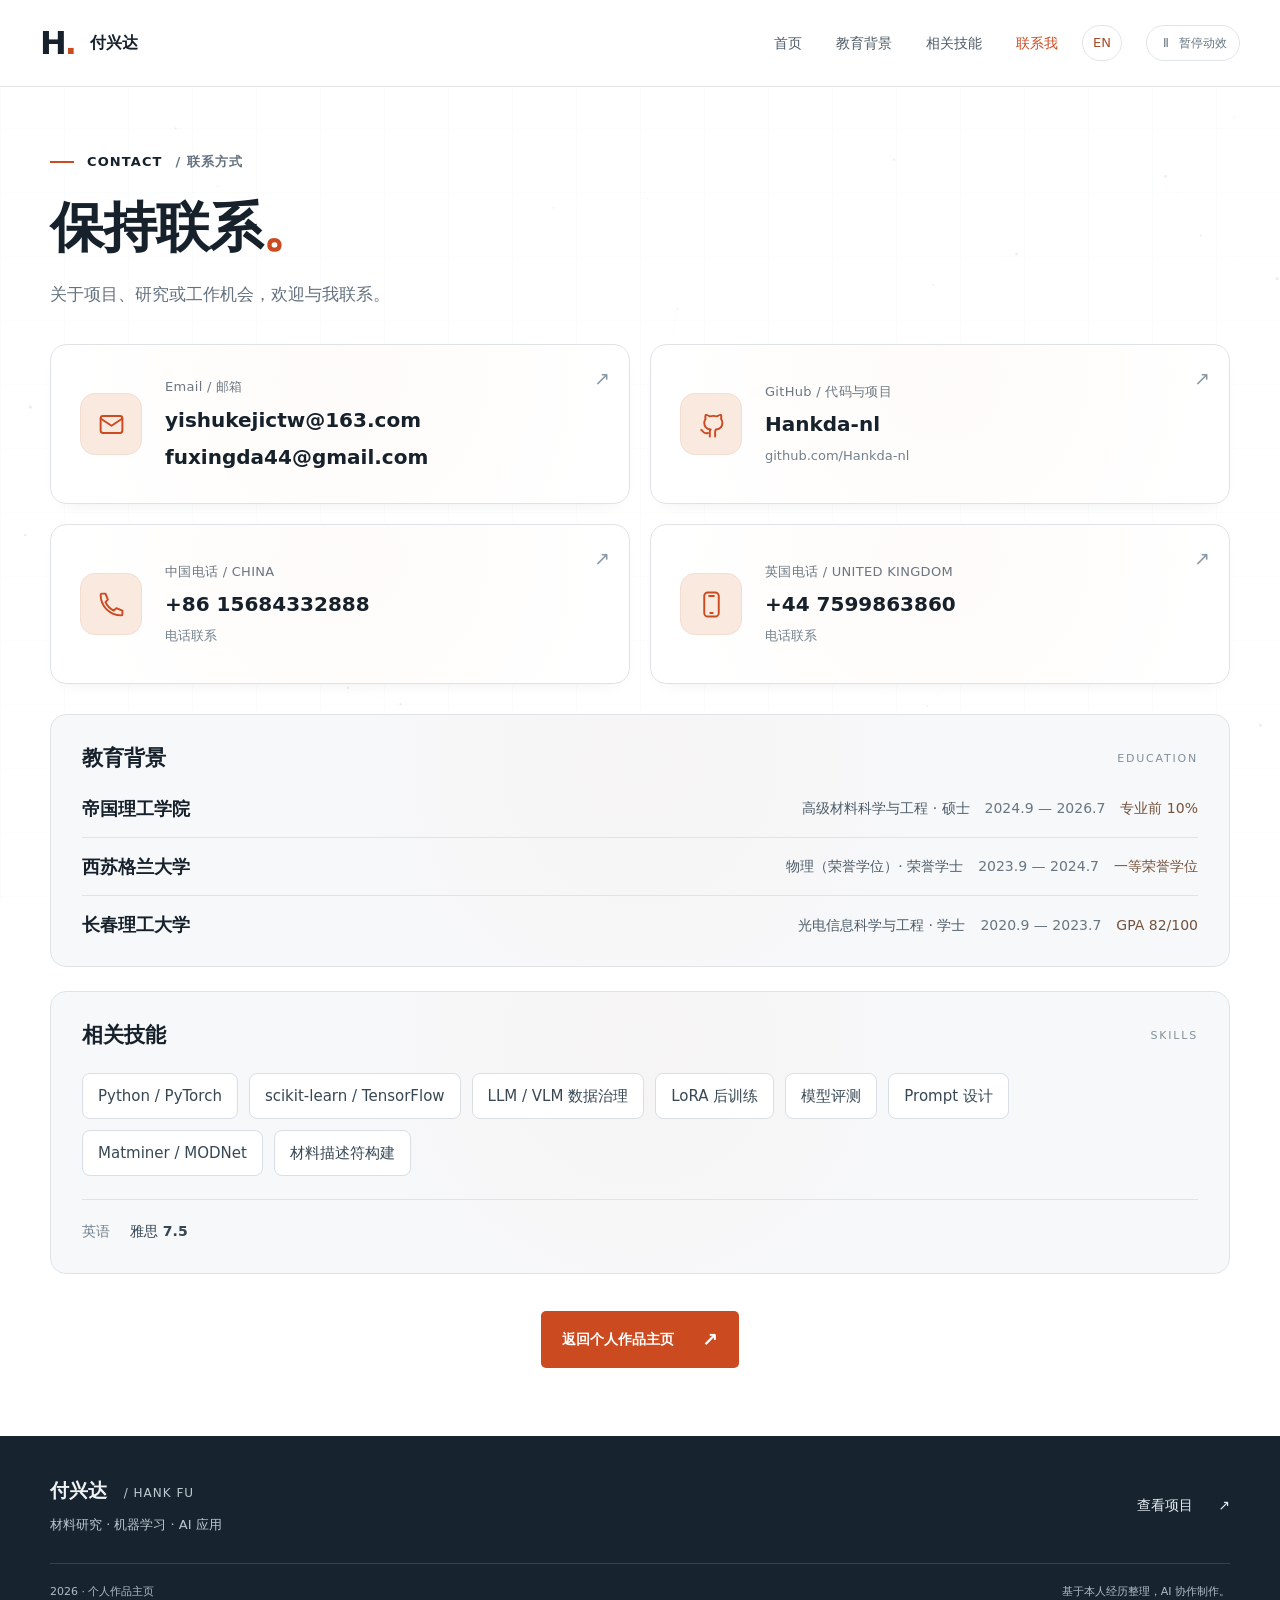
==== commit 1d5f45ee: "Add English portfolio for Hank with bilingual navigation" ====
--- a/contact.html
+++ b/contact.html
@@ -13,6 +13,8 @@
   <link rel="stylesheet" href="technology.css">
   <script src="contact.js" defer></script>
   <script src="effects.js" defer></script>
+  <link rel="stylesheet" href="language.css">
+  <script src="language.js" defer></script>
 </head>
 <body class="contact-page">
   <canvas class="ambient-scene" id="ambient-scene" aria-hidden="true"></canvas>
@@ -20,6 +22,7 @@
   <header class="site-header"><div class="nav-wrap">
     <a class="wordmark" href="index.html" aria-label="付兴达，返回首页">H<span class="wordmark-dot">.</span><span class="wordmark-name">付兴达</span></a>
     <nav aria-label="主导航"><a href="index.html">首页</a><a href="#education">教育<span class="nav-extra">背景</span></a><a href="#skills">相关技能</a><a href="#contact" aria-current="page">联系我</a></nav>
+    <a class="language-switch" href="en/contact.html" lang="en" hreflang="en" aria-label="Switch to English">EN</a>
     <button class="motion-toggle" id="motion-toggle" type="button" aria-pressed="false"><span class="motion-icon" aria-hidden="true">Ⅱ</span><span class="motion-label">暂停动效</span></button>
   </div></header>
   <div class="reading-progress" aria-hidden="true"><span id="reading-progress"></span></div>
--- a/language.css
+++ b/language.css
@@ -0,0 +1,73 @@
+/* Shared language navigation, with typography adjusted for English copy. */
+:root{--nav-height:86px}
+html{scroll-padding-top:calc(var(--nav-height) + 16px)}
+.reading-progress{top:var(--nav-height)}
+.nav-wrap{gap:24px}
+.language-switch{display:inline-flex;align-items:center;justify-content:center;min-width:40px;min-height:36px;padding:4px 9px;border:1px solid #dfe4e8;border-radius:20px;color:#a64b27;font-size:13px;line-height:1.4;white-space:nowrap}
+.language-switch:hover{border-color:#b46a46;background:#fff7f0}
+html[lang=en] body{font-family:Inter,Arial,system-ui,sans-serif;line-height:1.7}
+html[lang=en] .site-header nav{gap:24px}
+html[lang=en] .hero h1{font-size:clamp(37px,3.8vw,54px);line-height:1.2;letter-spacing:-1.5px}
+html[lang=en] .hero-intro{line-height:1.85;font-size:16px}
+html[lang=en] .education-line{line-height:1.8}
+html[lang=en] .section-heading h2{max-width:770px;line-height:1.35}
+html[lang=en] .section-note{white-space:normal}
+html[lang=en] .cinema-caption{min-height:144px}
+html[lang=en] .cinema-caption h2{font-size:23px;line-height:1.35}
+html[lang=en] .cinema-caption p{font-size:14px;line-height:1.75}
+html[lang=en] .cinema-chapters button{font-size:12px;white-space:normal}
+html[lang=en] .cinema-note{min-height:65px;font-size:12px;line-height:1.7}
+html[lang=en] .about-intro h2{font-size:26px;line-height:1.35}
+html[lang=en] .about-intro>p:not(.eyebrow){font-size:16px;line-height:1.8}
+html[lang=en] .education-timeline h3{font-size:19px;line-height:1.45}
+html[lang=en] .personal-journey .campus-copy h3{font-size:22px;line-height:1.35;min-height:60px}
+html[lang=en] .campus-copy>p:last-child{line-height:1.8}
+html[lang=en] .campus-photo-label{font-size:12px;letter-spacing:.8px}
+html[lang=en] .research-card h3{font-size:23px;line-height:1.4}
+html[lang=en] .research-card dl>div{grid-template-columns:104px 1fr;gap:17px}
+html[lang=en] .research-card dt{font-size:13px;line-height:1.65}
+html[lang=en] .research-detail summary{text-align:left}
+html[lang=en] .walkthrough-steps{gap:11px}
+html[lang=en] .walkthrough-steps button{white-space:normal}
+html[lang=en] .field-name{min-width:110px;font-size:13px}
+html[lang=en] .field-explanation{font-size:13px}
+html[lang=en] .source-message{font-size:18px;line-height:1.85}
+html[lang=en] .life-traits article{grid-template-columns:94px 1fr}
+html[lang=en] .life-trait-key{letter-spacing:0;line-height:1.6}
+html[lang=en] .life-copy h2{line-height:1.3}
+html[lang=en] .life-photo figcaption strong{font-size:22px}
+html[lang=en] .footer-inner>div{min-width:0}
+html[lang=en] .footer-inner p{max-width:590px}
+html[lang=en] .education-rows article{grid-template-columns:1.25fr 2fr;gap:24px}
+html[lang=en] .education-rows h3{line-height:1.45}
+@media(max-width:1050px){html[lang=en] .nav-wrap{gap:17px}html[lang=en] .site-header nav{gap:17px}html[lang=en] .cinema-caption h2{font-size:21px}html[lang=en] .cinema-caption{min-height:171px}html[lang=en] .hero h1{font-size:42px}html[lang=en] .wordmark-name{margin-left:9px}html[lang=en] .motion-label{display:none}html[lang=en] .motion-toggle{width:34px;padding:0}html[lang=en] .research-card dl>div{grid-template-columns:1fr;gap:5px}}
+@media(max-width:760px){
+  .nav-wrap{display:grid;grid-template-columns:1fr auto auto;grid-template-rows:36px auto;gap:8px 13px;padding-block:11px 9px;min-height:0}
+  .wordmark{grid-column:1;grid-row:1;font-size:29px}.wordmark-name{display:inline;font-size:15px;margin-left:9px}
+  .language-switch{grid-column:2;grid-row:1;font-size:13px;min-height:32px}
+  .motion-toggle{grid-column:3;grid-row:1;min-height:32px;width:32px;padding:0}.motion-label{display:none}
+  .site-header nav,html[lang=en] .site-header nav{grid-column:1/-1;grid-row:2;margin:0;justify-content:space-between;flex-wrap:wrap;gap:6px 14px;min-width:0}
+  .site-header nav a{font-size:14px;line-height:1.6;min-height:28px;display:inline-flex;align-items:center}
+  html[lang=en] .nav-wrap{gap:8px 13px}
+  html[lang=en] .hero h1{font-size:clamp(37px,8.5vw,49px);letter-spacing:-1px}
+  html[lang=en] .hero-intro{font-size:16px}
+  html[lang=en] .cinema-caption{min-height:137px}
+  html[lang=en] .cinema-caption h2{font-size:22px}
+  html[lang=en] .cinema-note{min-height:70px}
+  html[lang=en] .cinema-chapters button{font-size:12px}
+  html[lang=en] .strip-inner{gap:10px;text-align:center;font-size:12px;letter-spacing:0;align-items:flex-start}
+  html[lang=en] .strip-inner>span{flex:1}
+  html[lang=en] .personal-journey .campus-copy h3{min-height:0;font-size:23px}
+  html[lang=en] .section-heading h2{font-size:26px}
+  html[lang=en] .scenario-button{font-size:13px;line-height:1.5;white-space:normal}
+  html[lang=en] .panel-heading{flex-wrap:wrap;gap:8px}
+  html[lang=en] .field-name{min-width:91px;font-size:13px}
+  html[lang=en] .field-value{font-size:14px}
+  html[lang=en] .life-copy h2{font-size:32px}
+  html[lang=en] .life-traits article{grid-template-columns:78px 1fr}
+  html[lang=en] .footer-inner{flex-direction:column;gap:19px}
+  html[lang=en] .education-rows article{grid-template-columns:1fr;gap:9px}
+  html[lang=en] .education-rows article>div{justify-content:flex-start;text-align:left;font-size:14px}
+}
+@media(max-width:370px){.site-header nav a{font-size:13px}.site-header nav,html[lang=en] .site-header nav{gap:6px 10px}html[lang=en] .cinema-caption{min-height:157px}html[lang=en] .hero h1{font-size:36px}}
+@media print{.language-switch{display:none}}
